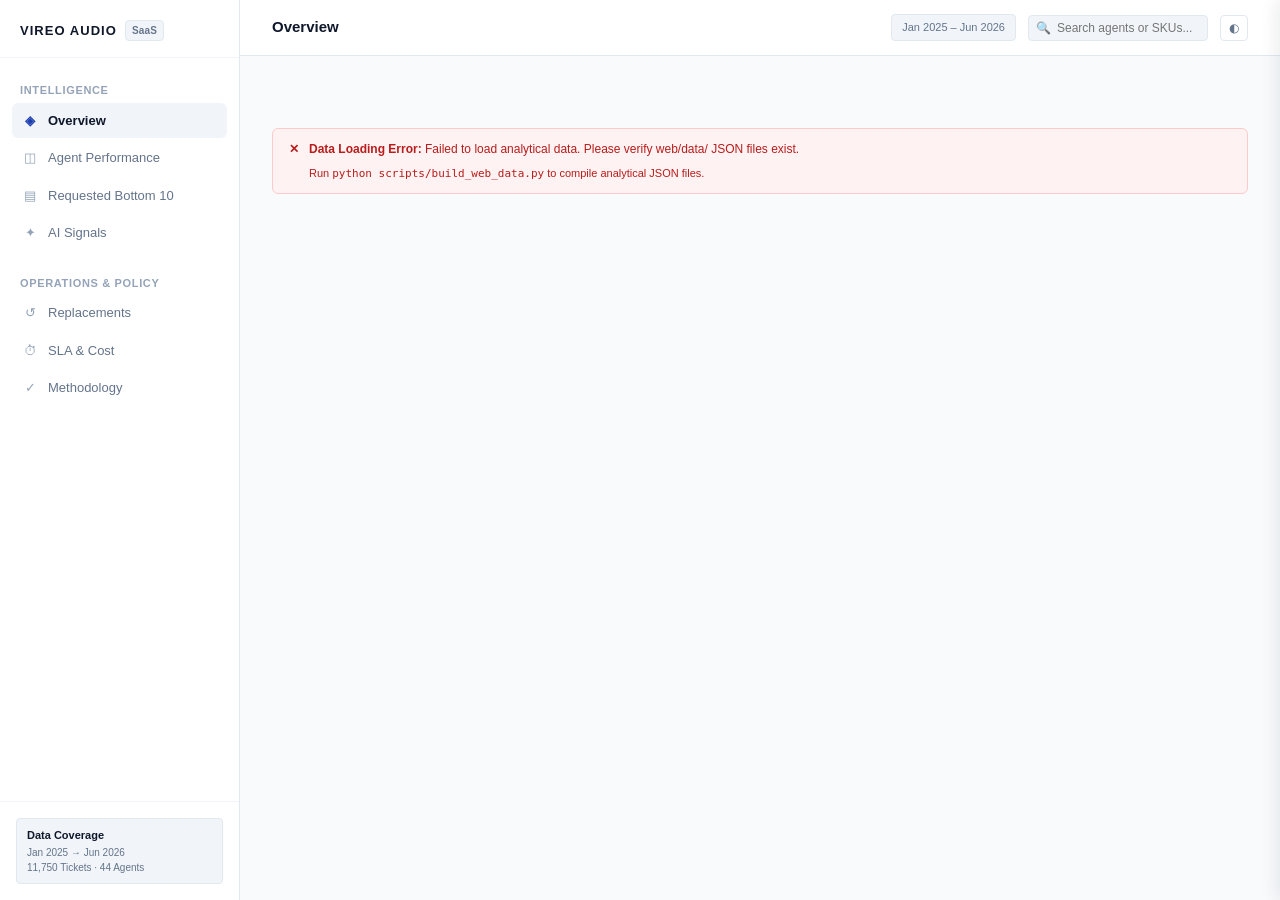
==== web/index.html @ 0229cf5f "feat(web): build offline support intelligence dashboard with native SVG charts" ====
<!DOCTYPE html>
<html lang="en" data-theme="light">
<head>
  <meta charset="UTF-8">
  <meta name="viewport" content="width=device-width, initial-scale=1.0">
  <title>Vireo Audio — Support Intelligence Dashboard</title>
  <link rel="stylesheet" href="styles.css">
</head>
<body>

  <!-- =========================================================================
       Global Shell: Left Sidebar
       ========================================================================= -->
  <aside class="sidebar" id="sidebar" aria-label="Main Navigation">
    <div class="sidebar-header">
      <div class="brand-wordmark">
        <span>VIREO AUDIO</span>
        <span class="brand-badge">SaaS</span>
      </div>
    </div>

    <nav class="sidebar-nav">
      <div class="nav-section-label">Intelligence</div>
      <a class="nav-link active" data-view="overview" href="#overview">
        <span class="nav-icon">◈</span>
        <span>Overview</span>
      </a>
      <a class="nav-link" data-view="agents" href="#agents">
        <span class="nav-icon">◫</span>
        <span>Agent Performance</span>
      </a>
      <a class="nav-link" data-view="bottom10" href="#bottom10">
        <span class="nav-icon">▤</span>
        <span>Requested Bottom 10</span>
      </a>
      <a class="nav-link" data-view="ai" href="#ai">
        <span class="nav-icon">✦</span>
        <span>AI Signals</span>
      </a>

      <div class="nav-section-label" style="margin-top: 16px;">Operations & Policy</div>
      <a class="nav-link" data-view="replacements" href="#replacements">
        <span class="nav-icon">↺</span>
        <span>Replacements</span>
      </a>
      <a class="nav-link" data-view="sla" href="#sla">
        <span class="nav-icon">⏱</span>
        <span>SLA & Cost</span>
      </a>
      <a class="nav-link" data-view="methodology" href="#methodology">
        <span class="nav-icon">✓</span>
        <span>Methodology</span>
      </a>
    </nav>

    <div class="sidebar-footer">
      <div class="coverage-box">
        <div class="coverage-title">Data Coverage</div>
        <div class="coverage-dates">Jan 2025 → Jun 2026</div>
        <div class="coverage-dates num">11,750 Tickets · 44 Agents</div>
      </div>
    </div>
  </aside>

  <!-- =========================================================================
       Global Shell: Main Content Wrapper
       ========================================================================= -->
  <div class="main-wrapper">
    <!-- Top Bar -->
    <header class="topbar">
      <div class="topbar-left">
        <span class="topbar-title" id="page-title">Overview</span>
      </div>
      <div class="topbar-right">
        <span class="date-pill">Jan 2025 – Jun 2026</span>
        <div class="search-box">
          <span class="search-icon-placeholder">🔍</span>
          <input type="text" id="global-search" class="search-input" placeholder="Search agents or SKUs..." aria-label="Search">
        </div>
        <button id="theme-toggle" class="theme-toggle-btn" title="Toggle Light/Dark Theme" aria-label="Toggle theme">
          <span id="theme-icon">◐</span>
        </button>
      </div>
    </header>

    <!-- Main Content Area -->
    <main class="content-container">

      <!-- =====================================================================
           PAGE 1: OVERVIEW
           ===================================================================== -->
      <section id="view-overview" class="page-view active">
        <div class="page-header">
          <h1 class="page-headline">Support Intelligence</h1>
          <p class="page-subtitle">18 months of support performance, operational cost, and ticket intelligence.</p>
        </div>

        <!-- 6 KPI Grid -->
        <div class="kpi-grid" id="overview-kpis">
          <div class="kpi-card">
            <div class="kpi-label">CSAT (Mean)</div>
            <div class="kpi-value" id="kpi-csat">-</div>
            <div class="kpi-subtext" id="kpi-csat-sub">-</div>
          </div>
          <div class="kpi-card">
            <div class="kpi-label">Median Handle Time</div>
            <div class="kpi-value" id="kpi-handle">-</div>
            <div class="kpi-subtext" id="kpi-handle-sub">-</div>
          </div>
          <div class="kpi-card">
            <div class="kpi-label">SLA Breach Rate</div>
            <div class="kpi-value" id="kpi-sla">-</div>
            <div class="kpi-subtext" id="kpi-sla-sub">-</div>
          </div>
          <div class="kpi-card">
            <div class="kpi-label">Replacement Units</div>
            <div class="kpi-value" id="kpi-repl-units">-</div>
            <div class="kpi-subtext" id="kpi-repl-units-sub">-</div>
          </div>
          <div class="kpi-card">
            <div class="kpi-label">Replacement Spend</div>
            <div class="kpi-value" id="kpi-repl-spend">-</div>
            <div class="kpi-subtext" id="kpi-repl-spend-sub">-</div>
          </div>
          <div class="kpi-card">
            <div class="kpi-label">SLA Credit Exposure</div>
            <div class="kpi-value" id="kpi-sla-credits">-</div>
            <div class="kpi-subtext" id="kpi-sla-credits-sub">-</div>
          </div>
        </div>

        <!-- Trend Section: What Changed -->
        <div class="card">
          <div class="card-title">
            <span>What Changed: Monthly Volume & Replacement Trajectory</span>
            <span class="badge badge-default">18 Months Longitudinal</span>
          </div>
          <div class="card-subtitle">Monthly ticket volume vs replacement authorizations across product lines.</div>
          <div class="chart-container" id="overview-trend-chart">
            <!-- Native SVG Chart rendered via JS -->
          </div>
        </div>

        <!-- Key Signals Section -->
        <div class="page-header" style="margin-top: 32px; margin-bottom: 16px;">
          <h2 class="page-headline" style="font-size: 16px;">Key Signals</h2>
          <p class="page-subtitle">Validated patterns driving operational variance across the organization.</p>
        </div>

        <div class="signals-grid" id="overview-signals">
          <!-- Dynamically populated from overview.json -->
        </div>
      </section>

      <!-- =====================================================================
           PAGE 2: AGENT PERFORMANCE
           ===================================================================== -->
      <section id="view-agents" class="page-view">
        <div class="page-header">
          <h1 class="page-headline">Agent Performance</h1>
          <p class="page-subtitle">Comparable operational groups are analyzed separately.</p>
        </div>

        <!-- Table Toolbar & Filters -->
        <div class="table-toolbar">
          <div class="filter-group">
            <select id="agent-filter-tier" class="filter-select">
              <option value="all">All Tiers</option>
              <option value="1">Tier 1 Frontline</option>
              <option value="2">Tier 2 Escalations</option>
            </select>
            <select id="agent-filter-team" class="filter-select">
              <option value="all">All Teams</option>
            </select>
            <select id="agent-filter-site" class="filter-select">
              <option value="all">All Sites</option>
            </select>
            <select id="agent-filter-shift" class="filter-select">
              <option value="all">All Shifts</option>
            </select>
            <select id="agent-filter-min-csat" class="filter-select">
              <option value="0">All Responses</option>
              <option value="50">Min 50 Responses</option>
              <option value="100">Min 100 Responses</option>
            </select>
          </div>
          <div class="badge badge-default" id="agent-table-count">Showing 44 Agents</div>
        </div>

        <!-- Agents Data Table -->
        <div class="table-wrapper">
          <table class="data-table" id="agents-table">
            <thead>
              <tr>
                <th class="sortable" data-sort="name">Agent <span class="sort-indicator">↕</span></th>
                <th class="sortable" data-sort="team">Team <span class="sort-indicator">↕</span></th>
                <th class="sortable" data-sort="tier">Tier <span class="sort-indicator">↕</span></th>
                <th class="sortable table-cell-num" data-sort="tickets">Tickets <span class="sort-indicator">↕</span></th>
                <th class="sortable table-cell-num" data-sort="mean_csat">CSAT <span class="sort-indicator">↕</span></th>
                <th class="sortable table-cell-num" data-sort="csat_n">CSAT N <span class="sort-indicator">↕</span></th>
                <th class="sortable table-cell-num" data-sort="median_handle_minutes">Median Handle <span class="sort-indicator">↕</span></th>
                <th class="sortable table-cell-num" data-sort="sla_breach_rate_pct">SLA Breach % <span class="sort-indicator">↕</span></th>
                <th class="sortable table-cell-num" data-sort="transfers">Transfers <span class="sort-indicator">↕</span></th>
                <th class="sortable table-cell-num" data-sort="replacements">Replacements <span class="sort-indicator">↕</span></th>
              </tr>
            </thead>
            <tbody id="agents-table-body">
              <!-- Dynamically populated -->
            </tbody>
          </table>
        </div>
      </section>

      <!-- =====================================================================
           PAGE 3: REQUESTED BOTTOM 10
           ===================================================================== -->
      <section id="view-bottom10" class="page-view">
        <div class="page-header">
          <h1 class="page-headline">Requested Bottom 10</h1>
          <p class="page-subtitle">Raw ranking requested by the client.</p>
        </div>

        <!-- Warning Banner -->
        <div class="banner banner-warning">
          <span class="banner-icon">⚠</span>
          <div>
            <strong>Context required:</strong> this ranking is descriptive and should not be treated as a stand-alone training recommendation.
          </div>
        </div>

        <!-- Bottom 10 Table -->
        <div class="table-wrapper" style="margin-bottom: 24px;">
          <table class="data-table" id="bottom10-table">
            <thead>
              <tr>
                <th>Rank</th>
                <th>Agent ID</th>
                <th>Name</th>
                <th>Team</th>
                <th>Tier</th>
                <th class="table-cell-num">Tickets</th>
                <th class="table-cell-num">CSAT N</th>
                <th class="table-cell-num">CSAT</th>
                <th class="table-cell-num">Median Handle</th>
                <th>Hardware Triage</th>
              </tr>
            </thead>
            <tbody id="bottom10-table-body">
              <!-- Exactly 10 rows -->
            </tbody>
          </table>
        </div>

        <!-- Context Analysis Card -->
        <div class="card">
          <div class="card-title">Why the Raw Ranking Needs Context</div>
          <div class="card-subtitle">Structural breakdown of the 10 agents appearing in the unadjusted bottom list.</div>
          
          <div class="signals-grid" style="margin-bottom: 0;">
            <div class="signal-card">
              <div class="signal-title">Tier 2 Escalations Engineers</div>
              <div class="signal-metric num" id="b10-tier2-count">6 / 10</div>
              <div class="signal-evidence">All 6 Tier 2 Escalation specialists in the company appear in the raw bottom 10. They exclusively handle complex, pre-escalated defect cases where customer frustration is already high.</div>
            </div>
            <div class="signal-card">
              <div class="signal-title">Hardware Triage Rota (Tier 1)</div>
              <div class="signal-metric num" id="b10-hw-count">4 / 10</div>
              <div class="signal-evidence">The remaining 4 agents in the bottom 10 were all assigned to the high-defect hardware triage queue, handling damaged and non-charging earbud complaints.</div>
            </div>
            <div class="signal-card">
              <div class="signal-title">Standard Tier 1 Frontline</div>
              <div class="signal-metric num" id="b10-other-count">0 / 10</div>
              <div class="signal-evidence">Zero generalist Tier 1 agents handling routine queries appear in the raw bottom 10. Raw CSAT tracks ticket technical complexity rather than individual effort.</div>
            </div>
          </div>
        </div>
      </section>

      <!-- =====================================================================
           PAGE 4: AI SIGNALS
           ===================================================================== -->
      <section id="view-ai" class="page-view">
        <div class="page-header">
          <h1 class="page-headline">Ticket Intelligence</h1>
          <p class="page-subtitle">AI-assisted text signals. Business metrics remain deterministic.</p>
        </div>

        <!-- Top Metrics Grid -->
        <div class="kpi-grid" style="grid-template-columns: repeat(4, 1fr); margin-bottom: 24px;">
          <div class="kpi-card">
            <div class="kpi-label">Original "Other" Tickets</div>
            <div class="kpi-value num">1,732</div>
            <div class="kpi-subtext">Intake chatbot default catch-all</div>
          </div>
          <div class="kpi-card">
            <div class="kpi-label">Predicted Actionable Themes</div>
            <div class="kpi-value num" style="color: var(--accent);">1,524</div>
            <div class="kpi-subtext">Successfully mapped to operational queues</div>
          </div>
          <div class="kpi-card">
            <div class="kpi-label">Remaining Ambiguous</div>
            <div class="kpi-value num">208</div>
            <div class="kpi-subtext">Preserved under other_unclear (12.01%)</div>
          </div>
          <div class="kpi-card">
            <div class="kpi-label">Decomposition Recovery</div>
            <div class="kpi-value num" style="color: var(--success);">87.99%</div>
            <div class="kpi-subtext">Actionable recovery percentage</div>
          </div>
        </div>

        <!-- Category Decomposition Chart -->
        <div class="card">
          <div class="card-title">Theme Recovery: Intake "Other" Decomposition</div>
          <div class="card-subtitle">Distribution of actionable operational categories recovered from ambiguous intake tickets.</div>
          <div id="ai-category-bars" style="margin-top: 16px;">
            <!-- Horizontal bars rendered via JS -->
          </div>
        </div>

        <!-- Model Quality Section -->
        <div class="card">
          <div class="card-title">
            <span>AI Model Quality: Held-Out Baseline Hierarchy</span>
            <span class="badge badge-accent">Rule-assisted pseudo-label benchmark</span>
          </div>
          <div class="card-subtitle">5-fold cross-validation performance evaluated strictly on unseen validation folds with zero vectorizer leakage.</div>
          
          <div class="banner banner-accent" style="margin-bottom: 16px;">
            <span class="banner-icon">ℹ</span>
            <div><strong>Transparency Notice:</strong> These results reflect held-out evaluation against deterministic pseudo-labels. They are not independent human gold-label validation.</div>
          </div>

          <div class="signals-grid" style="grid-template-columns: repeat(4, 1fr); margin-bottom: 0;">
            <div class="signal-card">
              <div class="signal-title">Majority Class Baseline</div>
              <div class="signal-metric num">26.67%</div>
              <div class="signal-evidence">Macro F1: 0.0468. Statistical floor predicting the most frequent class (connectivity_pairing).</div>
            </div>
            <div class="signal-card">
              <div class="signal-title">Keyword Rules Baseline</div>
              <div class="signal-metric num">46.11%</div>
              <div class="signal-evidence">Macro F1: 0.5399. Pure regex pattern matching without statistical machine learning.</div>
            </div>
            <div class="signal-card">
              <div class="signal-title">Pure ML (5-Fold CV)</div>
              <div class="signal-metric num">55.56%</div>
              <div class="signal-evidence">Macro F1: 0.5388. Out-of-fold generalization (+28.89% above majority baseline).</div>
            </div>
            <div class="signal-card">
              <div class="signal-title">Hybrid Pipeline</div>
              <div class="signal-metric num" style="color: var(--accent);">65.56%</div>
              <div class="signal-evidence">Macro F1: 0.6443. High-priority deterministic rules combined with ML fallback.</div>
            </div>
          </div>
        </div>

        <!-- Hardware Defect Text Signal -->
        <div class="card">
          <div class="card-title">
            <span>Hardware Defect Text Signal</span>
            <span class="badge badge-default">Conservative text signal</span>
          </div>
          <div class="card-subtitle">Regex pattern matcher evaluated on the 180-ticket benchmark sample.</div>

          <div class="signals-grid" style="grid-template-columns: repeat(3, 1fr); margin-bottom: 16px;">
            <div class="signal-card">
              <div class="signal-title">Signal Precision</div>
              <div class="signal-metric num" style="color: var(--success);">100.00%</div>
              <div class="signal-evidence">TP = 8, FP = 0. Zero false positive alarms across the benchmark evaluation set.</div>
            </div>
            <div class="signal-card">
              <div class="signal-title">Signal Recall</div>
              <div class="signal-metric num">47.06%</div>
              <div class="signal-evidence">TP = 8, FN = 9. Captures severe overt defect language, while missing colloquial phrasing.</div>
            </div>
            <div class="signal-card">
              <div class="signal-title">F1-Score</div>
              <div class="signal-metric num">64.00%</div>
              <div class="signal-evidence">Harmonic mean reflecting high precision and intentionally conservative recall.</div>
            </div>
          </div>

          <div class="spec-body" style="font-size: 12px; color: var(--text-muted);">
            <strong>Engineering Note:</strong> High precision, limited recall. It identifies explicit defect language but can miss colloquial descriptions. This is a text signal, not a proven physical defect diagnosis.
          </div>
        </div>
      </section>

      <!-- =====================================================================
           PAGE 5: REPLACEMENTS
           ===================================================================== -->
      <section id="view-replacements" class="page-view">
        <div class="page-header">
          <h1 class="page-headline">Replacement Risk</h1>
          <p class="page-subtitle">Product-level warranty exposure, lot concentration, and policy cost reconciliation.</p>
        </div>

        <div class="kpi-grid" style="grid-template-columns: 1fr 1fr; margin-bottom: 24px;">
          <div class="kpi-card">
            <div class="kpi-label">Total Replacements Authorized</div>
            <div class="kpi-value num">1,896 Units</div>
            <div class="kpi-subtext">Across 14 product models over 18 months</div>
          </div>
          <div class="kpi-card">
            <div class="kpi-label">Policy-Defined Replacement Spend</div>
            <div class="kpi-value num">₹34.16L</div>
            <div class="kpi-subtext">Actual product unit cost + ₹340 logistics (Policy §4)</div>
          </div>
        </div>

        <!-- Product Table -->
        <div class="card">
          <div class="card-title">Replacement Volume by Product SKU</div>
          <div class="card-subtitle">Sorted by total replacement count descending. Pulse 2 surfaces naturally at the top.</div>
          <div class="table-wrapper">
            <table class="data-table" id="product-repl-table">
              <thead>
                <tr>
                  <th>SKU</th>
                  <th>Product</th>
                  <th class="table-cell-num">Tickets</th>
                  <th class="table-cell-num">Replacements</th>
                  <th class="table-cell-num">Replacement Rate</th>
                  <th class="table-cell-num">Policy Spend</th>
                </tr>
              </thead>
              <tbody id="product-repl-tbody">
                <!-- Dynamically populated -->
              </tbody>
            </table>
          </div>
        </div>

        <!-- Lot Investigation Table -->
        <div class="card">
          <div class="card-title">
            <span>Lot Investigation</span>
            <span class="badge badge-warning">High-replacement lot candidate</span>
          </div>
          <div class="card-subtitle">Concentration of replacement events across matched production lots (Pulse 2 lots highlighted).</div>

          <div class="banner banner-warning" style="margin-bottom: 16px;">
            <span class="banner-icon">⚠</span>
            <div>Ticket and order data show concentration patterns; physical manufacturing causality is not established by this analysis.</div>
          </div>

          <div class="table-wrapper">
            <table class="data-table" id="lot-table">
              <thead>
                <tr>
                  <th>Lot Code</th>
                  <th>Product SKU</th>
                  <th class="table-cell-num">Orders</th>
                  <th class="table-cell-num">Tickets</th>
                  <th class="table-cell-num">Replacement Count</th>
                  <th class="table-cell-num">Replacement Rate</th>
                  <th>Status</th>
                </tr>
              </thead>
              <tbody id="lot-tbody">
                <!-- Dynamically populated -->
              </tbody>
            </table>
          </div>
        </div>

        <!-- Finance Cost Comparison -->
        <div class="card">
          <div class="card-title">Finance Cost Comparison: Budget Variance</div>
          <div class="card-subtitle">Reconciling Finance's flat estimate against actual policy replacement costing.</div>
          
          <div class="signals-grid" style="grid-template-columns: repeat(3, 1fr); margin-bottom: 16px;">
            <div class="signal-card">
              <div class="signal-title">Finance Flat Estimate</div>
              <div class="signal-metric num">₹47.40L</div>
              <div class="signal-evidence">Based on arbitrary flat assumption of ₹2,500/unit across all 1,896 replacements.</div>
            </div>
            <div class="signal-card">
              <div class="signal-title">Policy-Based Actual Cost</div>
              <div class="signal-metric num" style="color: var(--accent);">₹34.16L</div>
              <div class="signal-evidence">Unit BOM cost + ₹340 logistics (Average unit spend: ₹1,801.68).</div>
            </div>
            <div class="signal-card">
              <div class="signal-title">Finance Overstatement</div>
              <div class="signal-metric num" style="color: var(--success);">₹13.24L</div>
              <div class="signal-evidence">Finance overestimated replacement budget by +38.76% (overstatement variance).</div>
            </div>
          </div>

          <div class="spec-body" style="font-size: 12px; color: var(--text-muted);">
            <strong>Policy Context:</strong> Replacement planning cost follows policy: product unit cost + ₹340 logistics. Because high-volume wireless earbuds (Pulse 2) have unit costs between ₹1,100 and ₹1,580, using a flat ₹2,500 assumption creates massive phantom liability.
          </div>
        </div>
      </section>

      <!-- =====================================================================
           PAGE 6: SLA & COST
           ===================================================================== -->
      <section id="view-sla" class="page-view">
        <div class="page-header">
          <h1 class="page-headline">Service Levels & Cost</h1>
          <p class="page-subtitle">Channel response compliance, automatic store credits, and tracked operating exposure.</p>
        </div>

        <!-- Channel Table -->
        <div class="card">
          <div class="card-title">Channel Service Levels & Breach Exposure</div>
          <div class="card-subtitle">First-response targets, violation counts, and associated store credit liabilities.</div>
          <div class="table-wrapper" style="margin-bottom: 20px;">
            <table class="data-table" id="sla-channel-table">
              <thead>
                <tr>
                  <th>Channel</th>
                  <th class="table-cell-num">Tickets</th>
                  <th class="table-cell-num">SLA Target</th>
                  <th class="table-cell-num">Breaches</th>
                  <th class="table-cell-num">Breach %</th>
                  <th class="table-cell-num">Credit Exposure</th>
                  <th class="table-cell-num">Contact Cost</th>
                </tr>
              </thead>
              <tbody id="sla-channel-tbody">
                <!-- Dynamically populated -->
              </tbody>
            </table>
          </div>

          <div class="card-title" style="font-size: 13px; margin-top: 20px;">First-Response Breach Rate Comparison</div>
          <div id="sla-breach-bars" style="margin-top: 12px;">
            <!-- Horizontal bars rendered via JS -->
          </div>
        </div>

        <!-- Tracked Support Operating Exposure -->
        <div class="card">
          <div class="card-title">
            <span>Tracked Support Operating Exposure</span>
            <span class="badge badge-default">₹1.076 Cr Total Tracked</span>
          </div>
          <div class="card-subtitle">Comprehensive ledger of policy allocations across customer support channels.</div>

          <div class="table-wrapper">
            <table class="data-table">
              <thead>
                <tr>
                  <th>Cost Allocation Category</th>
                  <th class="table-cell-num">Tracked Amount</th>
                  <th>Accounting Context</th>
                </tr>
              </thead>
              <tbody>
                <tr>
                  <td><strong>Channel Contact Costs</strong></td>
                  <td class="table-cell-num num">₹32,53,060</td>
                  <td>Staffing & operational handling across Chat, Voice, Email, Social</td>
                </tr>
                <tr>
                  <td><strong>Internal Transfer Overhead</strong></td>
                  <td class="table-cell-num num">₹3,70,575</td>
                  <td>1,215 inter-tier transfers penalized at ₹305/transfer (Policy §6)</td>
                </tr>
                <tr>
                  <td><strong>First-Response SLA Credits</strong></td>
                  <td class="table-cell-num num">₹3,72,400</td>
                  <td>1,064 automatic customer store credits for SLA breaches (Policy §3)</td>
                </tr>
                <tr>
                  <td><strong>Policy Replacement Inventory</strong></td>
                  <td class="table-cell-num num">₹34,15,990</td>
                  <td>1,896 product replacements @ actual unit cost + ₹340 logistics (Policy §4)</td>
                </tr>
                <tr>
                  <td><strong>Customer Refunds Processed</strong></td>
                  <td class="table-cell-num num">₹53,50,871</td>
                  <td>1,869 transactions refunded to original payment method</td>
                </tr>
                <tr style="background-color: var(--surface-subtle); font-weight: 700;">
                  <td><strong>Total Tracked Support Operating Exposure</strong></td>
                  <td class="table-cell-num num" style="color: var(--accent);">₹1,27,62,896</td>
                  <td>Direct customer support operational allocation under policy rules</td>
                </tr>
              </tbody>
            </table>
          </div>

          <div class="spec-body" style="font-size: 11px; color: var(--text-muted); margin-top: 12px;">
            <strong>Terminology Governance:</strong> Tracked support operating exposure represents direct customer support financial allocations under policy rules; it is not a corporate profit and loss statement.
          </div>
        </div>
      </section>

      <!-- =====================================================================
           PAGE 7: METHODOLOGY
           ===================================================================== -->
      <section id="view-methodology" class="page-view">
        <div class="page-header">
          <h1 class="page-headline">Methodology & Data Quality</h1>
          <p class="page-subtitle">Complete transparency regarding data provenance, mathematical integrity, and technical boundaries.</p>
        </div>

        <div class="spec-list">
          <div class="spec-item">
            <div class="spec-dot"></div>
            <div class="spec-content">
              <div class="spec-heading">Data Integrity & Referential Completeness</div>
              <div class="spec-body">
                Processed 11,750 support tickets, 44 agents, 15,500 orders, 9,500 customers, and 14 products. Verified 0 primary key duplicates and 0 foreign key orphans across all tables. Order IDs directly populated in 7,643 tickets (0 unmatched). Identified 1,388 multi-order pairs to completely prevent Cartesian fan-out errors.
              </div>
            </div>
          </div>

          <div class="spec-item">
            <div class="spec-dot"></div>
            <div class="spec-content">
              <div class="spec-heading">Timestamp Offset Reconciliation (+05:30 IST)</div>
              <div class="spec-body">
                Diagnosed legacy Freshdesk ingestion flaw affecting 2,309 tickets where resolved timestamps lacked timezone metadata, creating negative handle times. Reconciled via derived <code class="num">resolved_at_reporting = resolved_at + 05:30</code> while strictly preserving raw timestamps in source data.
              </div>
            </div>
          </div>

          <div class="spec-item">
            <div class="spec-dot"></div>
            <div class="spec-content">
              <div class="spec-heading">Customer Satisfaction (CSAT) Measurement Protocol</div>
              <div class="spec-body">
                Evaluated 5,196 survey responses (44.22% response rate). In strict compliance with operating standards, blanks were excluded from the denominator and never imputed as zero or group averages, preventing artificial performance deflation.
              </div>
            </div>
          </div>

          <div class="spec-item">
            <div class="spec-dot"></div>
            <div class="spec-content">
              <div class="spec-heading">AI & Machine Learning Governance</div>
              <div class="spec-body">
                Implemented a 100% local TF-IDF + Logistic Regression architecture with deterministic rule overrides. Zero external cloud API calls executed (₹0 paid model cost; ₹58,750 cost avoidance). Generalization verified via held-out 5-fold stratified cross-validation (55.56% ML accuracy, 65.56% hybrid accuracy) against rule-assisted pseudo-labels.
              </div>
            </div>
          </div>

          <div class="spec-item">
            <div class="spec-dot"></div>
            <div class="spec-content">
              <div class="spec-heading">Documented System Limitations</div>
              <div class="spec-body">
                1. Benchmark annotations are rule-assisted pseudo-labels; human double-blind labels should be gathered for production deployment.<br>
                2. The hardware defect detector operates with 100% precision and 47.06% recall; colloquial customer complaints require human technical triage.<br>
                3. Operational correlation between defect signals and low CSAT does not establish legal or physical manufacturing causality without hardware teardown testing.
              </div>
            </div>
          </div>
        </div>
      </section>

    </main>
  </div>

  <!-- =========================================================================
       Agent Detail Slide-Out Flyout Drawer
       ========================================================================= -->
  <div class="drawer-overlay" id="drawer-overlay"></div>
  <aside class="drawer" id="agent-drawer" aria-label="Agent Detail">
    <div class="drawer-header">
      <div>
        <div class="drawer-title" id="drawer-agent-name">Agent Detail</div>
        <div class="drawer-subtitle" id="drawer-agent-id">A3000</div>
      </div>
      <button class="drawer-close-btn" id="drawer-close-btn" aria-label="Close Drawer">✕</button>
    </div>

    <div class="drawer-body">
      <!-- Role & Team Details -->
      <div class="drawer-section">
        <div class="drawer-section-title">Assignment & Roster Context</div>
        <div style="display: flex; gap: 6px; flex-wrap: wrap; margin-bottom: 12px;">
          <span class="badge badge-default" id="drawer-team">-</span>
          <span class="badge badge-accent" id="drawer-tier">-</span>
          <span class="badge badge-default" id="drawer-site">-</span>
          <span class="badge badge-default" id="drawer-shift">-</span>
          <span class="badge badge-warning" id="drawer-triage-badge" style="display: none;">Hardware Triage Rota</span>
        </div>
      </div>

      <!-- Core Metrics Grid -->
      <div class="drawer-section">
        <div class="drawer-section-title">Performance Metrics</div>
        <div class="drawer-metric-grid">
          <div class="drawer-metric-box">
            <div class="drawer-metric-label">CSAT (Mean)</div>
            <div class="drawer-metric-val" id="drawer-csat">-</div>
          </div>
          <div class="drawer-metric-box">
            <div class="drawer-metric-label">CSAT Sample Size</div>
            <div class="drawer-metric-val" id="drawer-csat-n">-</div>
          </div>
          <div class="drawer-metric-box">
            <div class="drawer-metric-label">Median Handle Time</div>
            <div class="drawer-metric-val" id="drawer-handle">-</div>
          </div>
          <div class="drawer-metric-box">
            <div class="drawer-metric-label">SLA Breach Rate</div>
            <div class="drawer-metric-val" id="drawer-sla">-</div>
          </div>
        </div>
      </div>

      <!-- Text Intelligence & Exposure -->
      <div class="drawer-section">
        <div class="drawer-section-title">Ticket Theme Profile</div>
        <div style="margin-bottom: 12px;">
          <div style="font-size: 11px; color: var(--text-muted); margin-bottom: 4px;">Top Issue Categories:</div>
          <div style="font-size: 12px; font-weight: 600; color: var(--text);" id="drawer-top-cats">-</div>
        </div>

        <div class="drawer-metric-grid">
          <div class="drawer-metric-box">
            <div class="drawer-metric-label">Hardware Defect Tickets</div>
            <div class="drawer-metric-val" id="drawer-hw-count">-</div>
          </div>
          <div class="drawer-metric-box">
            <div class="drawer-metric-label">Hardware Defect Share</div>
            <div class="drawer-metric-val" id="drawer-hw-pct">-</div>
          </div>
          <div class="drawer-metric-box">
            <div class="drawer-metric-label">Uninformative Notes</div>
            <div class="drawer-metric-val" id="drawer-notes-count">-</div>
          </div>
          <div class="drawer-metric-box">
            <div class="drawer-metric-label">Low CSAT Tickets (≤2)</div>
            <div class="drawer-metric-val" id="drawer-low-csat">-</div>
          </div>
        </div>
      </div>

      <!-- Objective Context Note -->
      <div class="spec-body" style="font-size: 11px; color: var(--text-subtle);">
        Evaluated within peer benchmark group. No opaque AI employee scores are generated.
      </div>
    </div>
  </aside>

  <!-- Application Logic -->
  <script src="app.js"></script>
</body>
</html>
---- web/styles.css ----
/* ==========================================================================
   Vireo Audio Support Intelligence Design System
   Principles: Minimal, restrained, monochrome/neutrals with one accent color,
   crisp 1px borders, tabular numerals, accessible hierarchy.
   ========================================================================== */

:root {
  /* Surface & Background */
  --bg: #f8fafc;
  --surface: #ffffff;
  --surface-subtle: #f1f5f9;
  --surface-hover: #f8fafc;
  
  /* Borders */
  --border: #e2e8f0;
  --border-subtle: #f1f5f9;
  --border-focus: #94a3b8;
  
  /* Typography */
  --text: #0f172a;
  --text-muted: #64748b;
  --text-subtle: #94a3b8;
  --font-sans: -apple-system, BlinkMacSystemFont, "Segoe UI", Roboto, "Helvetica Neue", Arial, sans-serif;
  --font-mono: ui-monospace, SFMono-Regular, Menlo, Monaco, Consolas, "Liberation Mono", monospace;
  
  /* Accent & Semantics */
  --accent: #1e40af;
  --accent-light: #2563eb;
  --accent-subtle: #eff6ff;
  --accent-border: #bfdbfe;
  
  --danger: #b91c1c;
  --danger-subtle: #fef2f2;
  --danger-border: #fecaca;
  
  --warning: #b45309;
  --warning-subtle: #fffbeb;
  --warning-border: #fde68a;
  
  --success: #15803d;
  --success-subtle: #f0fdf4;
  --success-border: #bbf7d0;

  /* Layout & Geometry */
  --sidebar-width: 240px;
  --topbar-height: 56px;
  --radius-sm: 4px;
  --radius-md: 6px;
  --radius-lg: 8px;
  --shadow-sm: 0 1px 2px 0 rgba(15, 23, 42, 0.05);
  --shadow-md: 0 4px 6px -1px rgba(15, 23, 42, 0.07), 0 2px 4px -2px rgba(15, 23, 42, 0.05);
  --shadow-drawer: -4px 0 16px rgba(15, 23, 42, 0.08);
}

[data-theme="dark"] {
  --bg: #09090b;
  --surface: #121215;
  --surface-subtle: #18181b;
  --surface-hover: #1f1f23;
  --border: #27272a;
  --border-subtle: #1f1f23;
  --border-focus: #52525b;
  --text: #f4f4f5;
  --text-muted: #a1a1aa;
  --text-subtle: #71717a;
  --accent: #3b82f6;
  --accent-light: #60a5fa;
  --accent-subtle: #172554;
  --accent-border: #1e3a8a;
  --danger: #ef4444;
  --danger-subtle: #450a0a;
  --danger-border: #7f1d1d;
  --warning: #f59e0b;
  --warning-subtle: #451a03;
  --warning-border: #78350f;
  --success: #22c55e;
  --success-subtle: #052e16;
  --success-border: #14532d;
  --shadow-sm: 0 1px 2px 0 rgba(0, 0, 0, 0.4);
  --shadow-md: 0 4px 6px -1px rgba(0, 0, 0, 0.5);
  --shadow-drawer: -4px 0 20px rgba(0, 0, 0, 0.6);
}

/* Reset & Base */
*, *::before, *::after {
  box-sizing: border-box;
  margin: 0;
  padding: 0;
}

body {
  font-family: var(--font-sans);
  background-color: var(--bg);
  color: var(--text);
  line-height: 1.5;
  -webkit-font-smoothing: antialiased;
  -moz-osx-font-smoothing: grayscale;
  display: flex;
  min-height: 100vh;
  overflow-x: hidden;
}

/* Tabular Numbers for Data Integrity */
.num, .kpi-value, .table-cell-num {
  font-variant-numeric: tabular-nums;
}

/* ==========================================================================
   Global Shell: Left Sidebar
   ========================================================================== */

.sidebar {
  width: var(--sidebar-width);
  background-color: var(--surface);
  border-right: 1px solid var(--border);
  display: flex;
  flex-direction: column;
  position: fixed;
  top: 0;
  bottom: 0;
  left: 0;
  z-index: 40;
  transition: transform 0.2s ease;
}

.sidebar-header {
  padding: 20px 20px 16px 20px;
  border-bottom: 1px solid var(--border-subtle);
}

.brand-wordmark {
  font-size: 13px;
  font-weight: 700;
  letter-spacing: 0.08em;
  color: var(--text);
  text-transform: uppercase;
  display: flex;
  align-items: center;
  gap: 8px;
}

.brand-badge {
  font-size: 10px;
  font-weight: 600;
  letter-spacing: 0.02em;
  text-transform: none;
  background-color: var(--surface-subtle);
  color: var(--text-muted);
  padding: 2px 6px;
  border-radius: var(--radius-sm);
  border: 1px solid var(--border);
}

.sidebar-nav {
  flex: 1;
  padding: 16px 12px;
  overflow-y: auto;
}

.nav-section-label {
  font-size: 11px;
  font-weight: 600;
  text-transform: uppercase;
  letter-spacing: 0.06em;
  color: var(--text-subtle);
  padding: 8px 8px 4px 8px;
}

.nav-link {
  display: flex;
  align-items: center;
  gap: 10px;
  padding: 8px 10px;
  font-size: 13px;
  font-weight: 500;
  color: var(--text-muted);
  text-decoration: none;
  border-radius: var(--radius-md);
  margin-bottom: 2px;
  transition: background-color 0.15s, color 0.15s;
  cursor: pointer;
}

.nav-link:hover {
  background-color: var(--surface-subtle);
  color: var(--text);
}

.nav-link.active {
  background-color: var(--surface-subtle);
  color: var(--text);
  font-weight: 600;
}

.nav-link.active .nav-icon {
  color: var(--accent);
}

.nav-icon {
  width: 16px;
  height: 16px;
  display: flex;
  align-items: center;
  justify-content: center;
  color: var(--text-subtle);
}

.sidebar-footer {
  padding: 16px;
  border-top: 1px solid var(--border-subtle);
  background-color: var(--surface);
}

.coverage-box {
  background-color: var(--surface-subtle);
  border: 1px solid var(--border);
  padding: 8px 10px;
  border-radius: var(--radius-sm);
  font-size: 11px;
}

.coverage-title {
  font-weight: 600;
  color: var(--text);
  margin-bottom: 2px;
}

.coverage-dates {
  color: var(--text-muted);
  font-size: 10px;
}

/* ==========================================================================
   Global Shell: Main Content & Top Bar
   ========================================================================== */

.main-wrapper {
  margin-left: var(--sidebar-width);
  flex: 1;
  display: flex;
  flex-direction: column;
  min-height: 100vh;
}

.topbar {
  height: var(--topbar-height);
  background-color: var(--surface);
  border-bottom: 1px solid var(--border);
  display: flex;
  align-items: center;
  justify-content: space-between;
  padding: 0 32px;
  position: sticky;
  top: 0;
  z-index: 30;
}

.topbar-left {
  display: flex;
  align-items: baseline;
  gap: 12px;
}

.topbar-title {
  font-size: 15px;
  font-weight: 600;
  color: var(--text);
}

.topbar-right {
  display: flex;
  align-items: center;
  gap: 12px;
}

.date-pill {
  font-size: 11px;
  font-weight: 500;
  color: var(--text-muted);
  background-color: var(--surface-subtle);
  border: 1px solid var(--border);
  padding: 4px 10px;
  border-radius: var(--radius-sm);
}

.search-box {
  position: relative;
  display: flex;
  align-items: center;
}

.search-input {
  background-color: var(--surface-subtle);
  border: 1px solid var(--border);
  border-radius: var(--radius-sm);
  padding: 5px 10px 5px 28px;
  font-size: 12px;
  color: var(--text);
  outline: none;
  width: 180px;
  transition: width 0.2s, border-color 0.2s;
}

.search-input:focus {
  width: 240px;
  border-color: var(--border-focus);
  background-color: var(--surface);
}

.search-icon-placeholder {
  position: absolute;
  left: 8px;
  color: var(--text-subtle);
  font-size: 12px;
  pointer-events: none;
}

.theme-toggle-btn {
  background: none;
  border: 1px solid var(--border);
  border-radius: var(--radius-sm);
  padding: 5px 8px;
  color: var(--text-muted);
  cursor: pointer;
  font-size: 12px;
  display: flex;
  align-items: center;
  justify-content: center;
  transition: background-color 0.15s, color 0.15s;
}

.theme-toggle-btn:hover {
  background-color: var(--surface-subtle);
  color: var(--text);
}

/* ==========================================================================
   Page Views & Container
   ========================================================================== */

.content-container {
  padding: 32px;
  max-width: 1360px;
  width: 100%;
  margin: 0 auto;
}

.page-view {
  display: none;
}

.page-view.active {
  display: block;
}

.page-header {
  margin-bottom: 24px;
}

.page-headline {
  font-size: 22px;
  font-weight: 700;
  letter-spacing: -0.02em;
  color: var(--text);
  margin-bottom: 4px;
}

.page-subtitle {
  font-size: 13px;
  color: var(--text-muted);
}

/* ==========================================================================
   Cards, KPI Grid & Layout Blocks
   ========================================================================== */

.card {
  background-color: var(--surface);
  border: 1px solid var(--border);
  border-radius: var(--radius-md);
  padding: 20px;
  box-shadow: var(--shadow-sm);
  margin-bottom: 24px;
}

.card-title {
  font-size: 14px;
  font-weight: 600;
  color: var(--text);
  margin-bottom: 4px;
  display: flex;
  align-items: center;
  justify-content: space-between;
}

.card-subtitle {
  font-size: 12px;
  color: var(--text-muted);
  margin-bottom: 16px;
}

.kpi-grid {
  display: grid;
  grid-template-columns: repeat(6, 1fr);
  gap: 12px;
  margin-bottom: 24px;
}

.kpi-card {
  background-color: var(--surface);
  border: 1px solid var(--border);
  border-radius: var(--radius-md);
  padding: 16px 14px;
  box-shadow: var(--shadow-sm);
}

.kpi-label {
  font-size: 11px;
  font-weight: 600;
  text-transform: uppercase;
  letter-spacing: 0.04em;
  color: var(--text-muted);
  margin-bottom: 8px;
}

.kpi-value {
  font-size: 24px;
  font-weight: 700;
  letter-spacing: -0.03em;
  color: var(--text);
  margin-bottom: 4px;
  line-height: 1.1;
}

.kpi-subtext {
  font-size: 11px;
  color: var(--text-subtle);
  line-height: 1.3;
}

/* Signal Insight Cards Grid */
.signals-grid {
  display: grid;
  grid-template-columns: repeat(3, 1fr);
  gap: 16px;
  margin-bottom: 24px;
}

.signal-card {
  background-color: var(--surface);
  border: 1px solid var(--border);
  border-radius: var(--radius-md);
  padding: 16px 18px;
  box-shadow: var(--shadow-sm);
  display: flex;
  flex-direction: column;
}

.signal-card-header {
  display: flex;
  align-items: center;
  justify-content: space-between;
  margin-bottom: 10px;
}

.signal-title {
  font-size: 13px;
  font-weight: 600;
  color: var(--text);
}

.signal-metric {
  font-size: 18px;
  font-weight: 700;
  color: var(--text);
  margin-bottom: 6px;
  font-variant-numeric: tabular-nums;
}

.signal-evidence {
  font-size: 12px;
  color: var(--text-muted);
  margin-bottom: 8px;
  line-height: 1.4;
  flex: 1;
}

.signal-interpretation {
  font-size: 11px;
  color: var(--text-subtle);
  background-color: var(--surface-subtle);
  padding: 6px 8px;
  border-radius: var(--radius-sm);
  border-left: 2px solid var(--border-focus);
}

/* Warning & Context Banners */
.banner {
  padding: 12px 16px;
  border-radius: var(--radius-md);
  font-size: 12px;
  line-height: 1.4;
  margin-bottom: 20px;
  display: flex;
  align-items: flex-start;
  gap: 10px;
  border: 1px solid transparent;
}

.banner-warning {
  background-color: var(--warning-subtle);
  border-color: var(--warning-border);
  color: var(--warning);
}

.banner-accent {
  background-color: var(--accent-subtle);
  border-color: var(--accent-border);
  color: var(--accent);
}

.banner-danger {
  background-color: var(--danger-subtle);
  border-color: var(--danger-border);
  color: var(--danger);
}

.banner-icon {
  font-weight: 700;
  flex-shrink: 0;
}

/* ==========================================================================
   Data Tables
   ========================================================================== */

.table-toolbar {
  display: flex;
  align-items: center;
  justify-content: space-between;
  gap: 12px;
  margin-bottom: 12px;
  flex-wrap: wrap;
}

.filter-group {
  display: flex;
  align-items: center;
  gap: 8px;
  flex-wrap: wrap;
}

.filter-select {
  background-color: var(--surface);
  border: 1px solid var(--border);
  border-radius: var(--radius-sm);
  padding: 4px 8px;
  font-size: 12px;
  color: var(--text);
  outline: none;
  cursor: pointer;
}

.filter-select:focus {
  border-color: var(--border-focus);
}

.table-wrapper {
  background-color: var(--surface);
  border: 1px solid var(--border);
  border-radius: var(--radius-md);
  overflow-x: auto;
  box-shadow: var(--shadow-sm);
}

.data-table {
  width: 100%;
  border-collapse: collapse;
  text-align: left;
  font-size: 12px;
}

.data-table th {
  background-color: var(--surface-subtle);
  color: var(--text-muted);
  font-weight: 600;
  padding: 10px 14px;
  border-bottom: 1px solid var(--border);
  white-space: nowrap;
  user-select: none;
}

.data-table th.sortable {
  cursor: pointer;
}

.data-table th.sortable:hover {
  color: var(--text);
}

.sort-indicator {
  display: inline-block;
  margin-left: 4px;
  font-size: 10px;
  color: var(--text-subtle);
}

.data-table td {
  padding: 10px 14px;
  border-bottom: 1px solid var(--border-subtle);
  color: var(--text);
  white-space: nowrap;
}

.data-table tbody tr:hover {
  background-color: var(--surface-hover);
}

.data-table tbody tr.clickable-row {
  cursor: pointer;
}

.data-table tr:last-child td {
  border-bottom: none;
}

/* Badges & Pills */
.badge {
  display: inline-block;
  font-size: 10px;
  font-weight: 600;
  padding: 2px 6px;
  border-radius: var(--radius-sm);
  text-transform: uppercase;
  letter-spacing: 0.02em;
}

.badge-default {
  background-color: var(--surface-subtle);
  color: var(--text-muted);
  border: 1px solid var(--border);
}

.badge-accent {
  background-color: var(--accent-subtle);
  color: var(--accent);
  border: 1px solid var(--accent-border);
}

.badge-warning {
  background-color: var(--warning-subtle);
  color: var(--warning);
  border: 1px solid var(--warning-border);
}

.badge-danger {
  background-color: var(--danger-subtle);
  color: var(--danger);
  border: 1px solid var(--danger-border);
}

.badge-success {
  background-color: var(--success-subtle);
  color: var(--success);
  border: 1px solid var(--success-border);
}

/* ==========================================================================
   SVG Charts (Vanilla Native SVG)
   ========================================================================== */

.chart-container {
  width: 100%;
  height: 240px;
  position: relative;
}

.chart-svg {
  width: 100%;
  height: 100%;
  overflow: visible;
}

.chart-axis text {
  font-size: 10px;
  fill: var(--text-muted);
  font-family: var(--font-sans);
}

.chart-grid line {
  stroke: var(--border);
  stroke-dasharray: 2, 2;
  stroke-width: 1;
}

.chart-line {
  fill: none;
  stroke-width: 2;
  stroke-linecap: round;
  stroke-linejoin: round;
}

.chart-line-primary {
  stroke: var(--accent-light);
}

.chart-line-secondary {
  stroke: var(--danger);
}

.chart-point {
  fill: var(--surface);
  stroke-width: 2;
  cursor: pointer;
  transition: r 0.15s ease;
}

.chart-point:hover {
  r: 5;
}

/* Tooltip */
.chart-tooltip {
  position: absolute;
  background-color: var(--surface);
  border: 1px solid var(--border);
  box-shadow: var(--shadow-md);
  padding: 6px 10px;
  border-radius: var(--radius-sm);
  font-size: 11px;
  color: var(--text);
  pointer-events: none;
  display: none;
  z-index: 50;
  white-space: nowrap;
}

/* Bar Chart Horizontal */
.bar-row {
  display: flex;
  align-items: center;
  gap: 12px;
  margin-bottom: 12px;
  font-size: 12px;
}

.bar-label {
  width: 80px;
  font-weight: 500;
  color: var(--text);
  flex-shrink: 0;
}

.bar-track {
  flex: 1;
  height: 20px;
  background-color: var(--surface-subtle);
  border-radius: var(--radius-sm);
  overflow: hidden;
  position: relative;
  border: 1px solid var(--border);
}

.bar-fill {
  height: 100%;
  background-color: var(--accent);
  border-radius: var(--radius-sm);
  transition: width 0.3s ease;
}

.bar-fill-danger {
  background-color: var(--danger);
}

.bar-fill-warning {
  background-color: var(--warning);
}

.bar-value {
  width: 90px;
  text-align: right;
  font-weight: 600;
  font-variant-numeric: tabular-nums;
  flex-shrink: 0;
  color: var(--text);
}

/* ==========================================================================
   Agent Detail Flyout Drawer
   ========================================================================== */

.drawer-overlay {
  position: fixed;
  top: 0;
  left: 0;
  right: 0;
  bottom: 0;
  background-color: rgba(15, 23, 42, 0.3);
  z-index: 100;
  display: none;
}

.drawer-overlay.active {
  display: block;
}

.drawer {
  position: fixed;
  top: 0;
  right: 0;
  bottom: 0;
  width: 440px;
  max-width: 90vw;
  background-color: var(--surface);
  border-left: 1px solid var(--border);
  box-shadow: var(--shadow-drawer);
  z-index: 101;
  display: flex;
  flex-direction: column;
  transform: translateX(100%);
  transition: transform 0.25s cubic-bezier(0.16, 1, 0.3, 1);
}

.drawer.active {
  transform: translateX(0);
}

.drawer-header {
  padding: 20px;
  border-bottom: 1px solid var(--border);
  display: flex;
  align-items: flex-start;
  justify-content: space-between;
}

.drawer-title {
  font-size: 16px;
  font-weight: 700;
  color: var(--text);
  margin-bottom: 2px;
}

.drawer-subtitle {
  font-size: 12px;
  color: var(--text-muted);
}

.drawer-close-btn {
  background: none;
  border: 1px solid var(--border);
  border-radius: var(--radius-sm);
  padding: 4px 8px;
  color: var(--text-muted);
  cursor: pointer;
  font-size: 13px;
}

.drawer-close-btn:hover {
  background-color: var(--surface-subtle);
  color: var(--text);
}

.drawer-body {
  padding: 20px;
  flex: 1;
  overflow-y: auto;
}

.drawer-section {
  margin-bottom: 20px;
  padding-bottom: 16px;
  border-bottom: 1px solid var(--border-subtle);
}

.drawer-section:last-child {
  border-bottom: none;
}

.drawer-section-title {
  font-size: 11px;
  font-weight: 600;
  text-transform: uppercase;
  letter-spacing: 0.04em;
  color: var(--text-subtle);
  margin-bottom: 10px;
}

.drawer-metric-grid {
  display: grid;
  grid-template-columns: 1fr 1fr;
  gap: 10px;
}

.drawer-metric-box {
  background-color: var(--surface-subtle);
  border: 1px solid var(--border);
  padding: 10px 12px;
  border-radius: var(--radius-sm);
}

.drawer-metric-label {
  font-size: 10px;
  font-weight: 600;
  color: var(--text-muted);
  text-transform: uppercase;
  margin-bottom: 4px;
}

.drawer-metric-val {
  font-size: 16px;
  font-weight: 700;
  color: var(--text);
  font-variant-numeric: tabular-nums;
}

/* ==========================================================================
   Methodology & Technical Spec List
   ========================================================================== */

.spec-list {
  display: flex;
  flex-direction: column;
  gap: 12px;
}

.spec-item {
  display: flex;
  align-items: flex-start;
  gap: 12px;
  padding: 12px;
  background-color: var(--surface-subtle);
  border: 1px solid var(--border);
  border-radius: var(--radius-sm);
}

.spec-dot {
  width: 8px;
  height: 8px;
  border-radius: 50%;
  background-color: var(--accent);
  margin-top: 6px;
  flex-shrink: 0;
}

.spec-content {
  flex: 1;
}

.spec-heading {
  font-size: 13px;
  font-weight: 600;
  color: var(--text);
  margin-bottom: 2px;
}

.spec-body {
  font-size: 12px;
  color: var(--text-muted);
  line-height: 1.4;
}

/* ==========================================================================
   Responsive Breakpoints
   ========================================================================== */

@media (max-width: 1200px) {
  .kpi-grid {
    grid-template-columns: repeat(3, 1fr);
  }
  .signals-grid {
    grid-template-columns: 1fr;
  }
}

@media (max-width: 768px) {
  .sidebar {
    transform: translateX(-100%);
  }
  .sidebar.mobile-open {
    transform: translateX(0);
  }
  .main-wrapper {
    margin-left: 0;
  }
  .content-container {
    padding: 16px;
  }
  .kpi-grid {
    grid-template-columns: 1fr;
  }
}
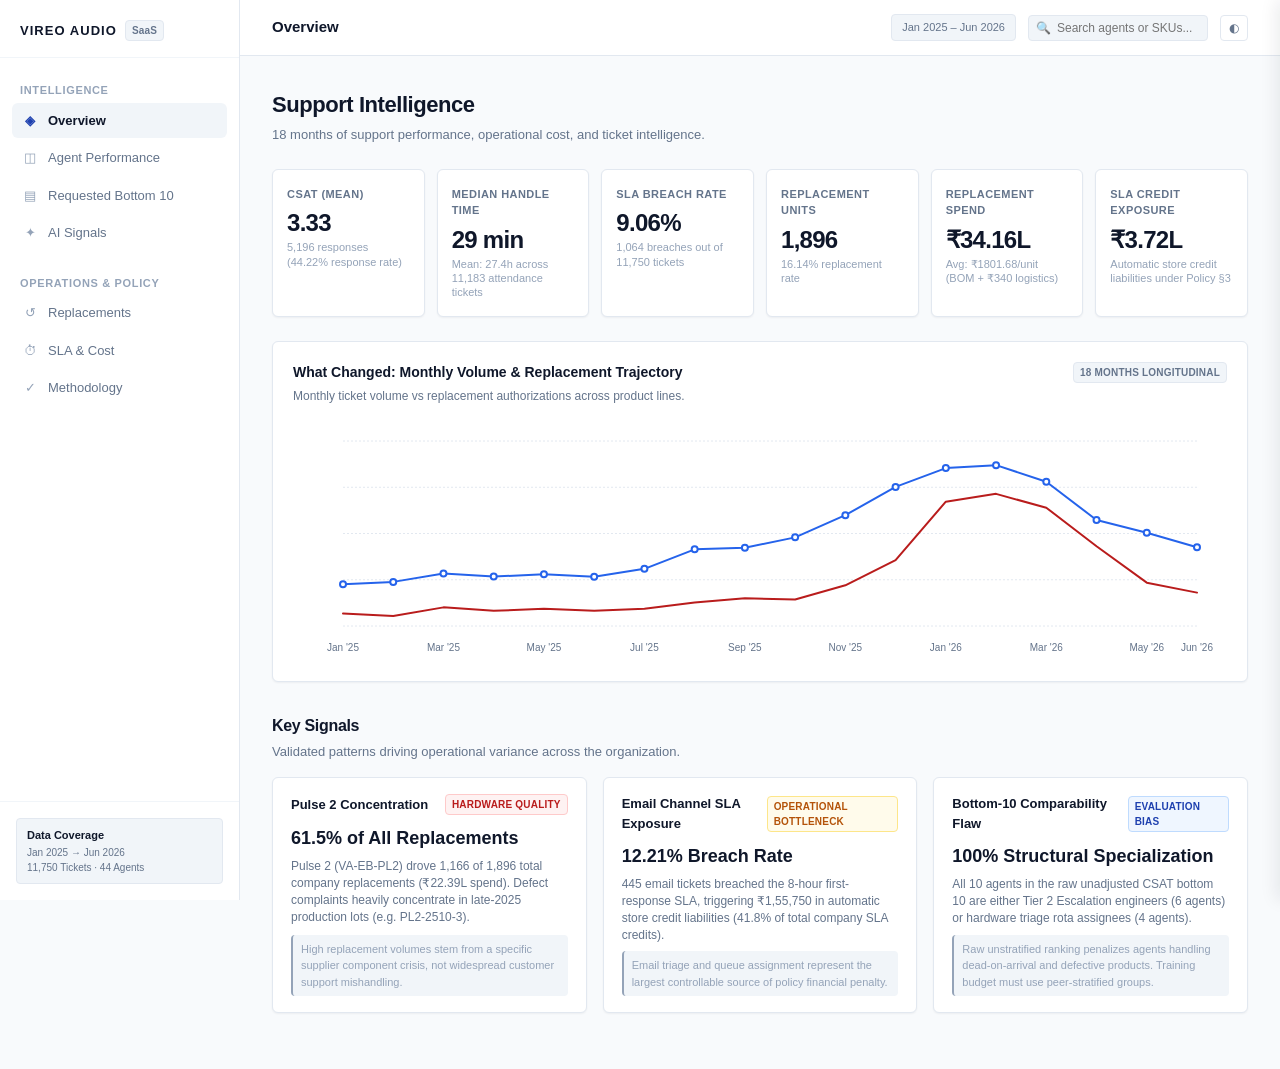
==== commit 54d0c3a9: "docs(reports): reconcile financial ledger and establish primary business case - Correct static badge" ====
--- a/web/index.html
+++ b/web/index.html
@@ -536,7 +536,7 @@
         <div class="card">
           <div class="card-title">
             <span>Tracked Support Operating Exposure</span>
-            <span class="badge badge-default">₹1.076 Cr Total Tracked</span>
+            <span class="badge badge-default">₹1.276 Cr Total Tracked</span>
           </div>
           <div class="card-subtitle">Comprehensive ledger of policy allocations across customer support channels.</div>
 
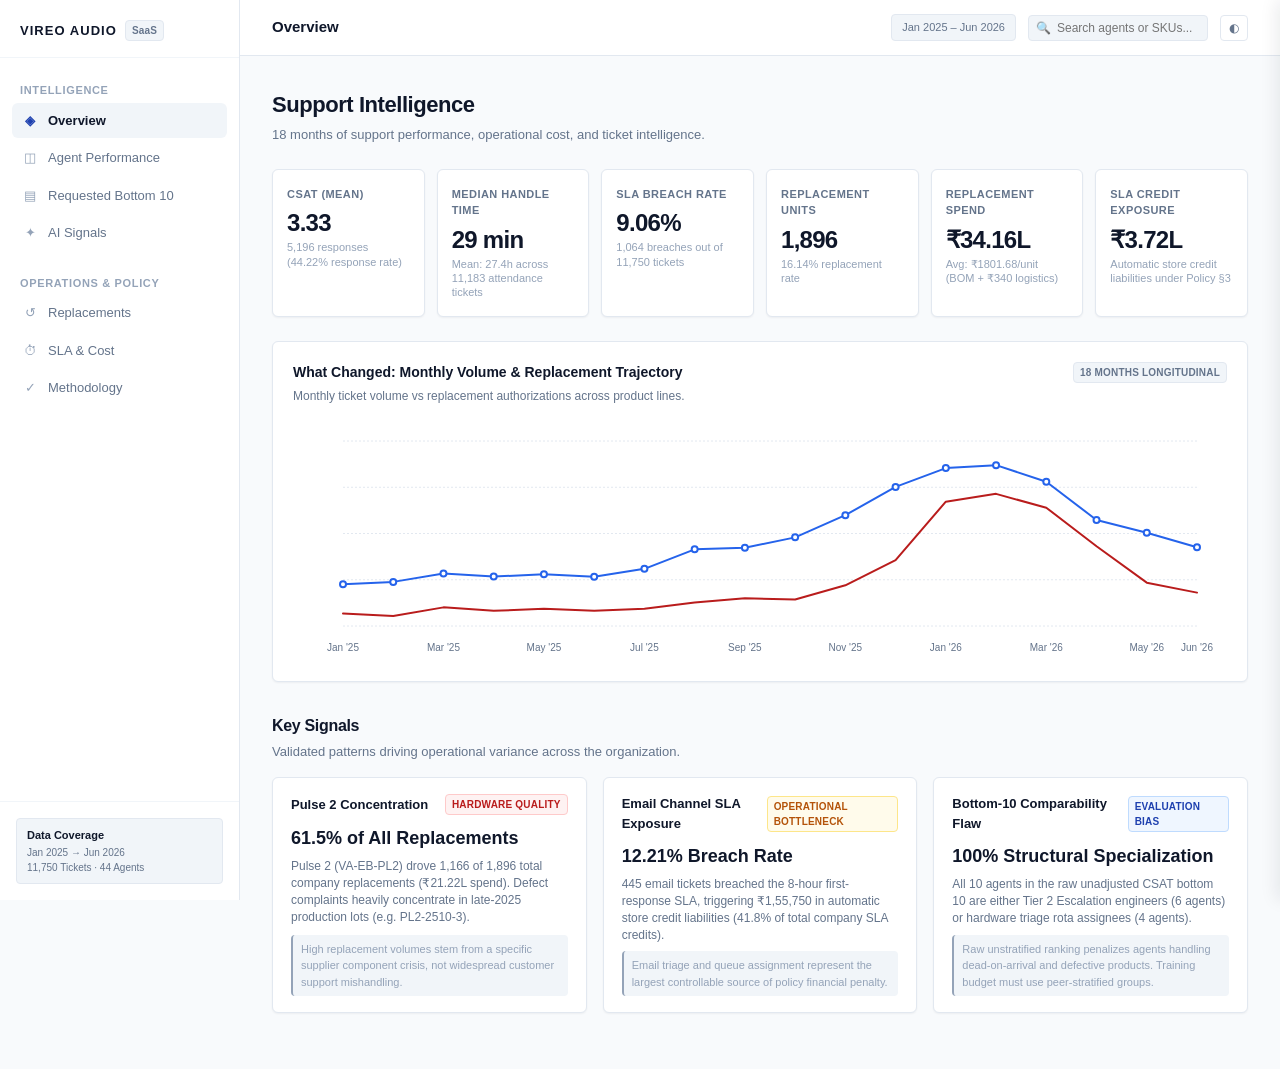
==== commit 308a09bd: "docs(submission): polish final client deliverables" ====
--- a/web/index.html
+++ b/web/index.html
@@ -382,7 +382,7 @@
           </div>
 
           <div class="spec-body" style="font-size: 12px; color: var(--text-muted);">
-            <strong>Engineering Note:</strong> High precision, limited recall. It identifies explicit defect language but can miss colloquial descriptions. This is a text signal, not a proven physical defect diagnosis.
+            <strong>Engineering Note:</strong> High precision on benchmark pseudo-labels represents an internal self-consistency check of deterministic rules rather than independent human gold-standard validation. It reliably captures explicit defect phrases with zero heuristic false alarms, but misses colloquial descriptions (47.06% recall). This is an operational text signal, not a proven physical defect diagnosis.
           </div>
         </div>
       </section>
@@ -405,7 +405,7 @@
           <div class="kpi-card">
             <div class="kpi-label">Policy-Defined Replacement Spend</div>
             <div class="kpi-value num">₹34.16L</div>
-            <div class="kpi-subtext">Actual product unit cost + ₹340 logistics (Policy §4)</div>
+            <div class="kpi-subtext">Actual product unit cost + ₹340 logistics (Policy §5)</div>
           </div>
         </div>
 
@@ -558,7 +558,7 @@
                 <tr>
                   <td><strong>Internal Transfer Overhead</strong></td>
                   <td class="table-cell-num num">₹3,70,575</td>
-                  <td>1,215 inter-tier transfers penalized at ₹305/transfer (Policy §6)</td>
+                  <td>1,215 inter-tier transfers penalized at ₹305/transfer (Policy §4)</td>
                 </tr>
                 <tr>
                   <td><strong>First-Response SLA Credits</strong></td>
@@ -568,7 +568,7 @@
                 <tr>
                   <td><strong>Policy Replacement Inventory</strong></td>
                   <td class="table-cell-num num">₹34,15,990</td>
-                  <td>1,896 product replacements @ actual unit cost + ₹340 logistics (Policy §4)</td>
+                  <td>1,896 product replacements @ actual unit cost + ₹340 logistics (Policy §5)</td>
                 </tr>
                 <tr>
                   <td><strong>Customer Refunds Processed</strong></td>
@@ -635,7 +635,7 @@
             <div class="spec-content">
               <div class="spec-heading">AI & Machine Learning Governance</div>
               <div class="spec-body">
-                Implemented a 100% local TF-IDF + Logistic Regression architecture with deterministic rule overrides. Zero external cloud API calls executed (₹0 paid model cost; ₹58,750 cost avoidance). Generalization verified via held-out 5-fold stratified cross-validation (55.56% ML accuracy, 65.56% hybrid accuracy) against rule-assisted pseudo-labels.
+                Implemented a 100% local TF-IDF + Logistic Regression architecture with deterministic rule overrides. Zero external cloud API calls executed (₹0 paid model cost; ₹58,750 hypothetical external API benchmark at ₹5/ticket). Generalization verified via held-out 5-fold stratified cross-validation (55.56% ML accuracy, 65.56% hybrid accuracy) against rule-assisted pseudo-labels.
               </div>
             </div>
           </div>
@@ -646,8 +646,9 @@
               <div class="spec-heading">Documented System Limitations</div>
               <div class="spec-body">
                 1. Benchmark annotations are rule-assisted pseudo-labels; human double-blind labels should be gathered for production deployment.<br>
-                2. The hardware defect detector operates with 100% precision and 47.06% recall; colloquial customer complaints require human technical triage.<br>
-                3. Operational correlation between defect signals and low CSAT does not establish legal or physical manufacturing causality without hardware teardown testing.
+                2. The hardware defect detector's 100% benchmark precision is an internal self-consistency check against deterministic regex pseudo-labels, capturing overt defect phrases with zero heuristic false alarms but 47.06% recall; colloquial phrasing requires human technical triage.<br>
+                3. Operational correlation between defect signals and low CSAT does not establish legal or physical manufacturing causality without hardware teardown testing.<br>
+                4. Rare classes (cancellation N=3, product_enquiry_setup N=4 in sample) exhibit high variance across cross-validation folds and rely on rule overrides.
               </div>
             </div>
           </div>
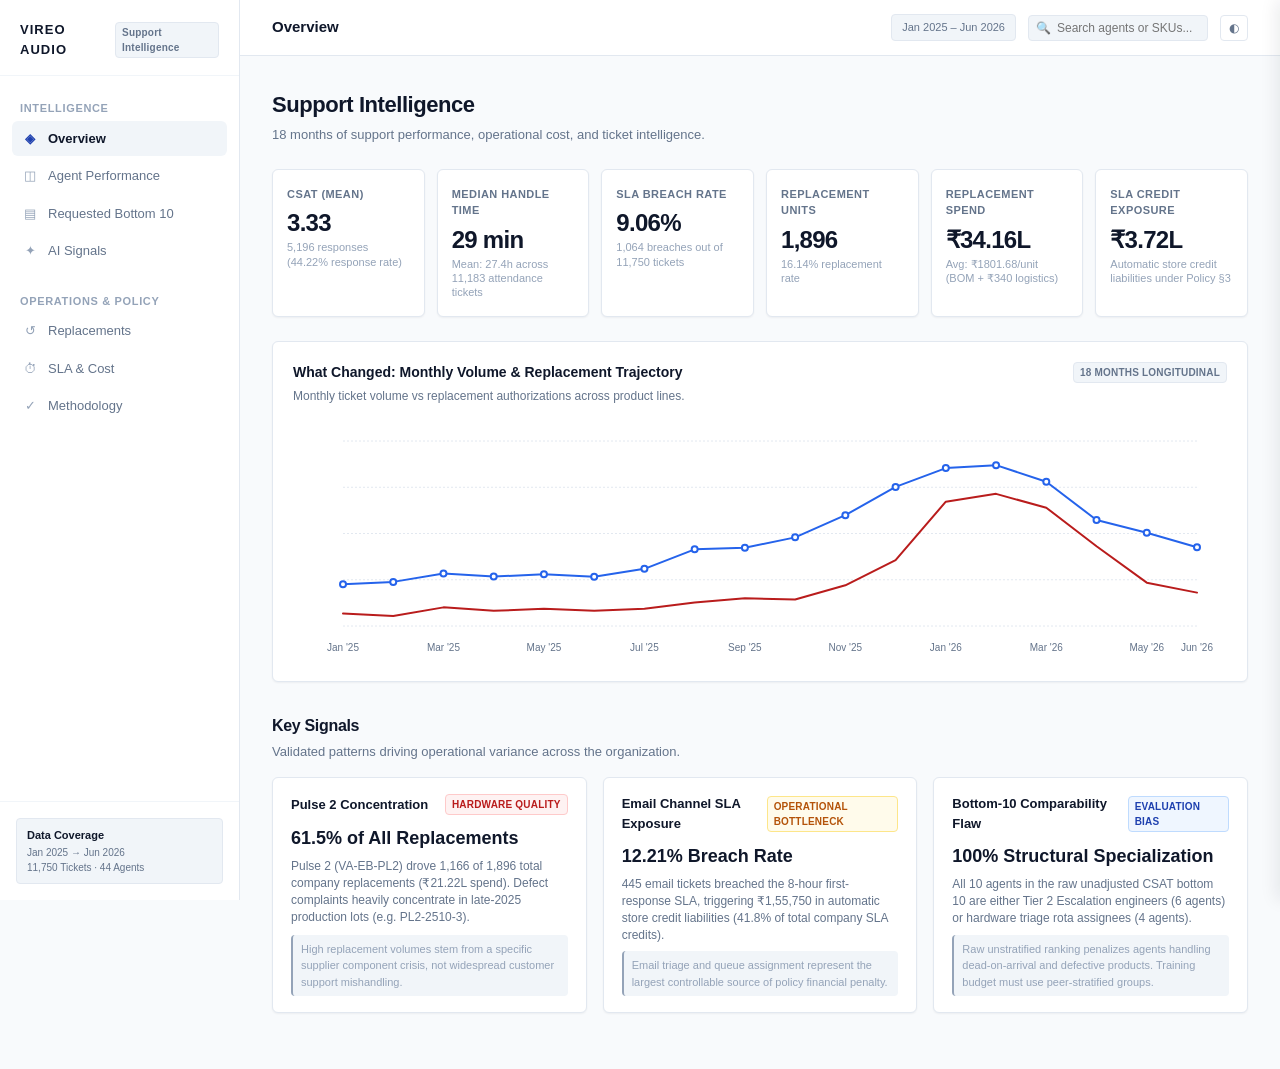
==== commit 12327954: "docs(submission): final public hygiene pass" ====
--- a/web/index.html
+++ b/web/index.html
@@ -15,7 +15,7 @@
     <div class="sidebar-header">
       <div class="brand-wordmark">
         <span>VIREO AUDIO</span>
-        <span class="brand-badge">SaaS</span>
+        <span class="brand-badge">Support Intelligence</span>
       </div>
     </div>
 
